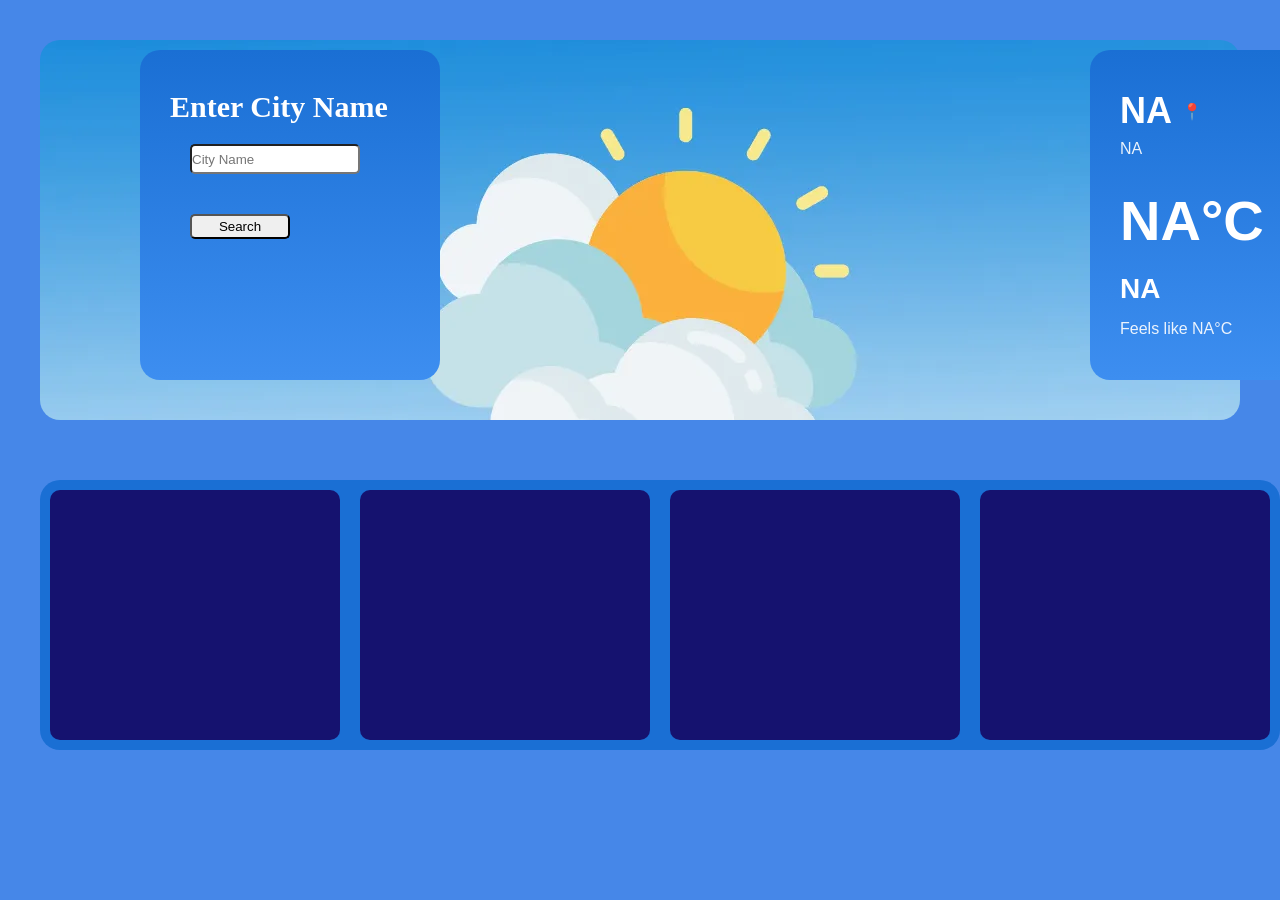
==== Week-1/Weather_App/index.html @ f84cdbe0 "weather app update" ====
<!DOCTYPE html>
<html lang="en">

<head>
    <meta charset="UTF-8">
    <meta name="viewport" content="width=device-width, initial-scale=1.0">
    <link rel="stylesheet" href="style.css">
    <title>Weather App</title>
</head>

<body>
    <div class="main-div">
        <div class="upper-div">
            <div class="user-input-card">
                <div class="city_input">
                    <a class="city_name_text">Enter City Name</a>
                    <input type="text" class="city_name_input" placeholder="City Name">
                </div>
                <div class="search_button">
                    <button onclick="SearchWeather()">Search</button>
                </div>
            </div>
            <div class="weather-card">
                <div class="location">
                    <h1 class="city-name">NA</h1>
                    <span class="location-icon">📍</span>
                </div>
                <p class="region-country">NA</p>
                <h2 class="temperature">NA°C</h2>
                <p class="condition">NA</p>
                <p class="feels-like">Feels like NA°C</p>
            </div>
        </div>
        <div class="lower-div-card">
            <div class="lower-div-boxs">

            </div>
            <div class="lower-div-boxs">
                
            </div>
            <div class="lower-div-boxs">
                
            </div>
            <div class="lower-div-boxs">
                
            </div>
        </div>
    </div>
    <script src="script.js"></script>
</body>

</html>
---- Week-1/Weather_App/style.css ----
* {
    margin: 0%;
    padding: 0%;
    box-sizing: border-box;
}

body {
    background-color: rgb(70, 135, 232);
    min-height: 100vh;
}

.main-div {
    display: flex;
    gap: 20px;
    padding: 20px;
    align-items: stretch;
    flex-direction: column;
}

.upper-div {
    flex: 1;
    margin: 0;
    display: flex;
    background-image: url(bg2.jpg);
    background-size: cover;
    height: 300px;
    margin: 20px;
    border-radius: 20px;
    padding-left: 100px;
    padding-top: 50px;
}
.user-input-card{
    width: 300px;
    flex-shrink: 0;
    min-height: 330px;
    background: linear-gradient(180deg, #1a6fd4 0%, #3d8ef0 100%);
    border-radius: 20px;
    padding: 40px 30px;
    color: white;
    font-family: Arial, sans-serif;
    position: relative;
    bottom: 40px;
}
.city_name_text {
    font-size: 30px;
    font-weight: bold;
    font-family: 'Times New Roman', Times, serif;
}

.city_name_input {
    margin: 20px;
    border-radius: 5px;
    height: 30px;
    width: 170px;
}

.search_button button {
    margin: 20px;
    width: 100px;
    height: 25px;
    border-radius: 5px;
}

.weather-card {
    width: 300px;
    flex-shrink: 0;
    min-height: 330px;
    background: linear-gradient(180deg, #1a6fd4 0%, #3d8ef0 100%);
    border-radius: 20px;
    padding: 40px 30px;
    color: white;
    font-family: Arial, sans-serif;
    position: relative;
    left: 650px;
    bottom: 40px;

}

.location {
    display: flex;
    align-items: center;
    gap: 10px;
}

.city-name {
    font-size: 36px;
    font-weight: bold;
}

.region-country {
    font-size: 16px;
    margin: 8px 0 30px;
    opacity: 0.9;
}

.temperature {
    font-size: 56px;
    font-weight: bold;
    margin-bottom: 20px;
}

.condition {
    font-size: 28px;
    font-weight: bold;
    margin-bottom: 15px;
}

.feels-like {
    font-size: 16px;
    opacity: 0.9;
}
.lower-div-card{
    display: flex;
    height: 100%;
    width: 100%;
    background-color: #1a6fd4;
    border-radius: 20px;
    margin: 20px;
}
.lower-div-boxs{
    height: 250px;
    width: 350px;
    margin: 10px;
    background-color: rgb(21, 18, 111);
    border-radius: 10px;
}
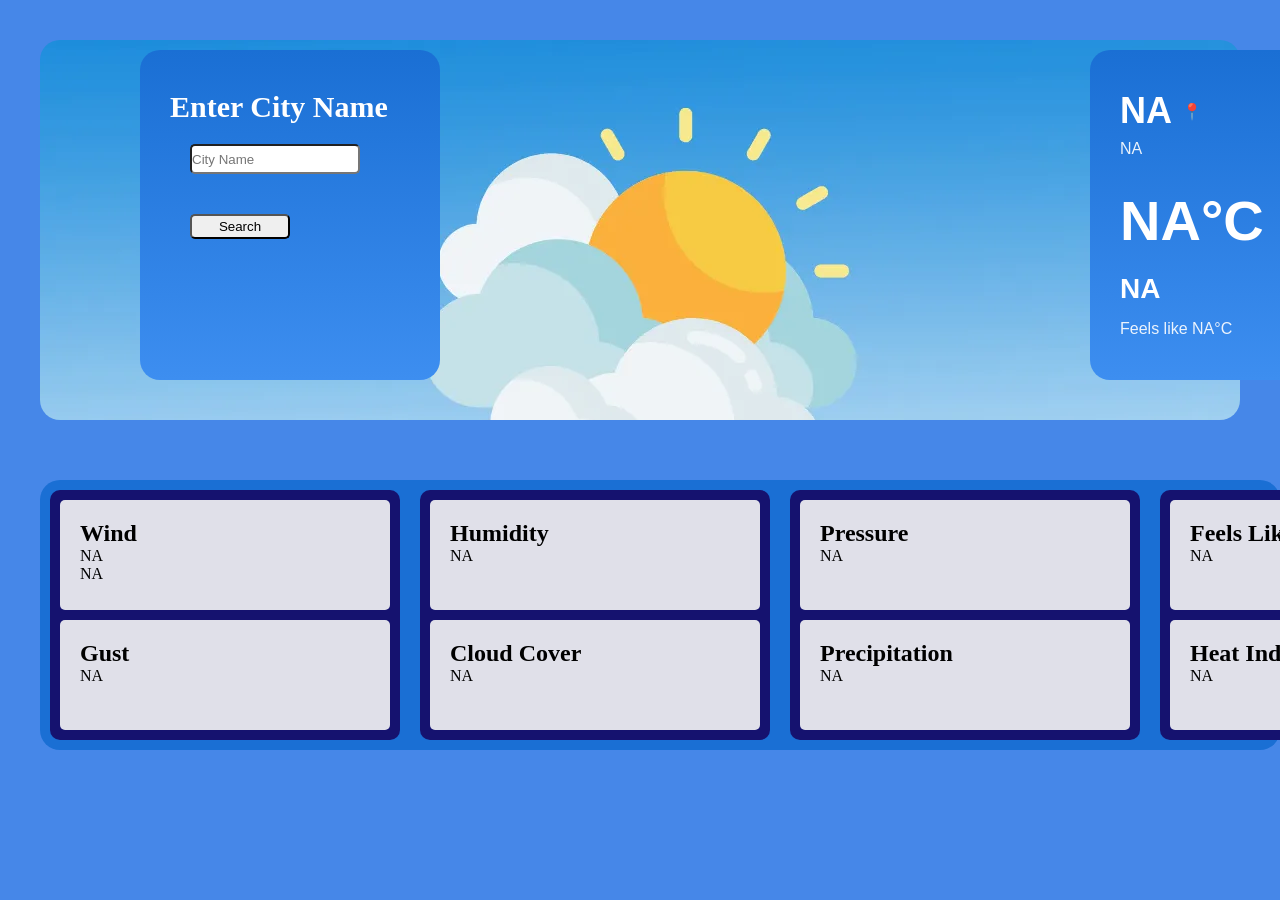
==== commit 8ea315d3: "weather app updation" ====
--- a/Week-1/Weather_App/index.html
+++ b/Week-1/Weather_App/index.html
@@ -33,16 +33,61 @@
         </div>
         <div class="lower-div-card">
             <div class="lower-div-boxs">
-
+                <div class="lower-inner-div-box">
+                    <div class="lower-inner-div-info">
+                        <h2>Wind</h2>
+                        <p class="wind_kph">NA</p>
+                        <p class="wind_dir">NA</p>
+                    </div>
+                </div>
+                <div class="lower-inner-div-box">
+                    <div class="lower-inner-div-info">
+                        <h2>Gust</h2>
+                        <p class="gust_kph">NA</p>
+                    </div>
+                </div>
             </div>
             <div class="lower-div-boxs">
-                
+                <div class="lower-inner-div-box">
+                    <div class="lower-inner-div-info">
+                        <h2>Humidity</h2>
+                        <p class="humidity">NA</p>
+                    </div>
+                </div>
+                <div class="lower-inner-div-box">
+                    <div class="lower-inner-div-info">
+                        <h2>Cloud Cover</h2>
+                        <p class="cloud">NA</p>
+                    </div>
+                </div>
             </div>
             <div class="lower-div-boxs">
-                
+                <div class="lower-inner-div-box">
+                    <div class="lower-inner-div-info">
+                        <h2>Pressure</h2>
+                        <p class="pressure_mb">NA</p>
+                    </div>
+                </div>
+                <div class="lower-inner-div-box">
+                    <div class="lower-inner-div-info">
+                        <h2>Precipitation</h2>
+                        <p class="precip_mm">NA</p>
+                    </div>
+                </div>
             </div>
             <div class="lower-div-boxs">
-                
+                <div class="lower-inner-div-box">
+                    <div class="lower-inner-div-info">
+                        <h2>Feels Like</h2>
+                        <p class="feelslike_c">NA</p>
+                    </div>
+                </div>
+                <div class="lower-inner-div-box">
+                    <div class="lower-inner-div-info">
+                        <h2>Heat Index</h2>
+                        <p class="heatindex_c">NA</p>
+                    </div>
+                </div>
             </div>
         </div>
     </div>
--- a/Week-1/Weather_App/style.css
+++ b/Week-1/Weather_App/style.css
@@ -123,4 +123,15 @@
     margin: 10px;
     background-color: rgb(21, 18, 111);
     border-radius: 10px;
+}
+.lower-inner-div-box {
+    display: flex;
+    height: 110px;
+    width: 330px;
+    margin: 10px;
+    background-color: rgb(224 224 233);
+    border-radius: 5px;
+}
+.lower-inner-div-info{
+    margin: 20px;
 }
